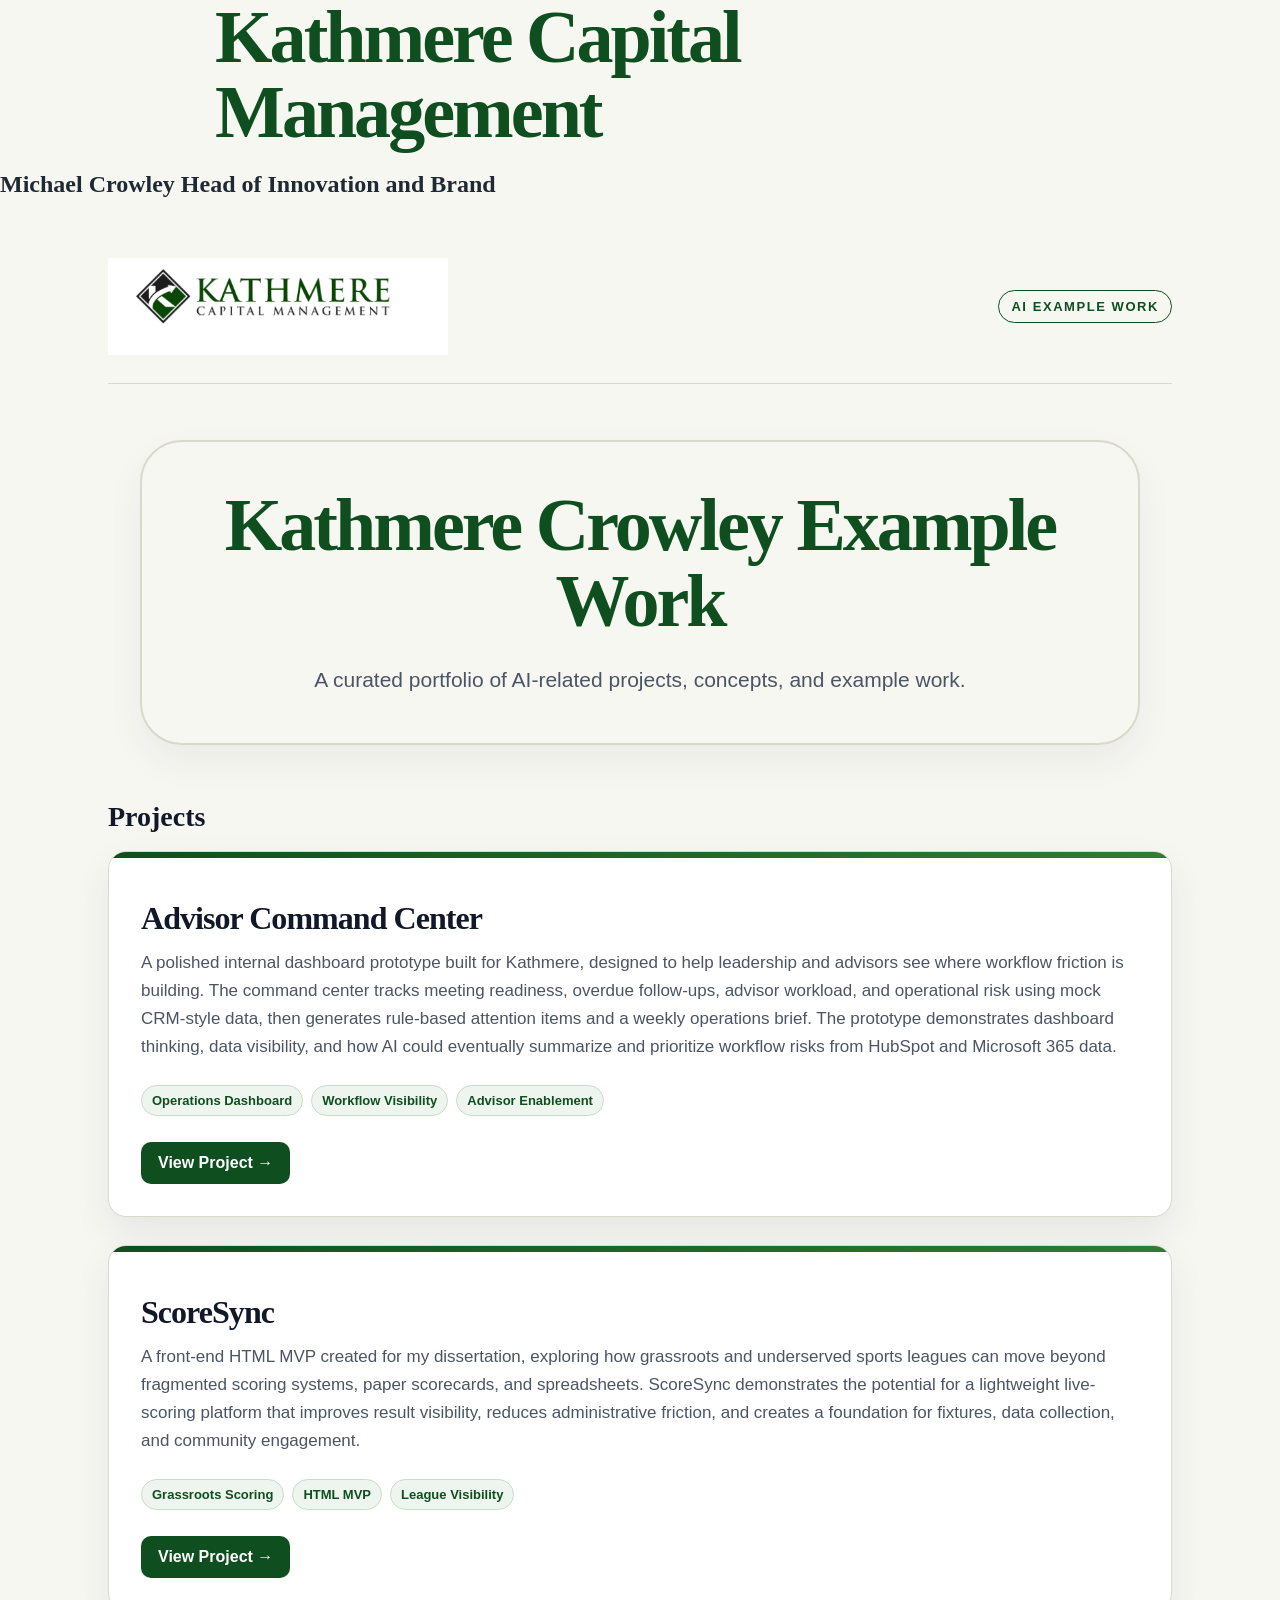
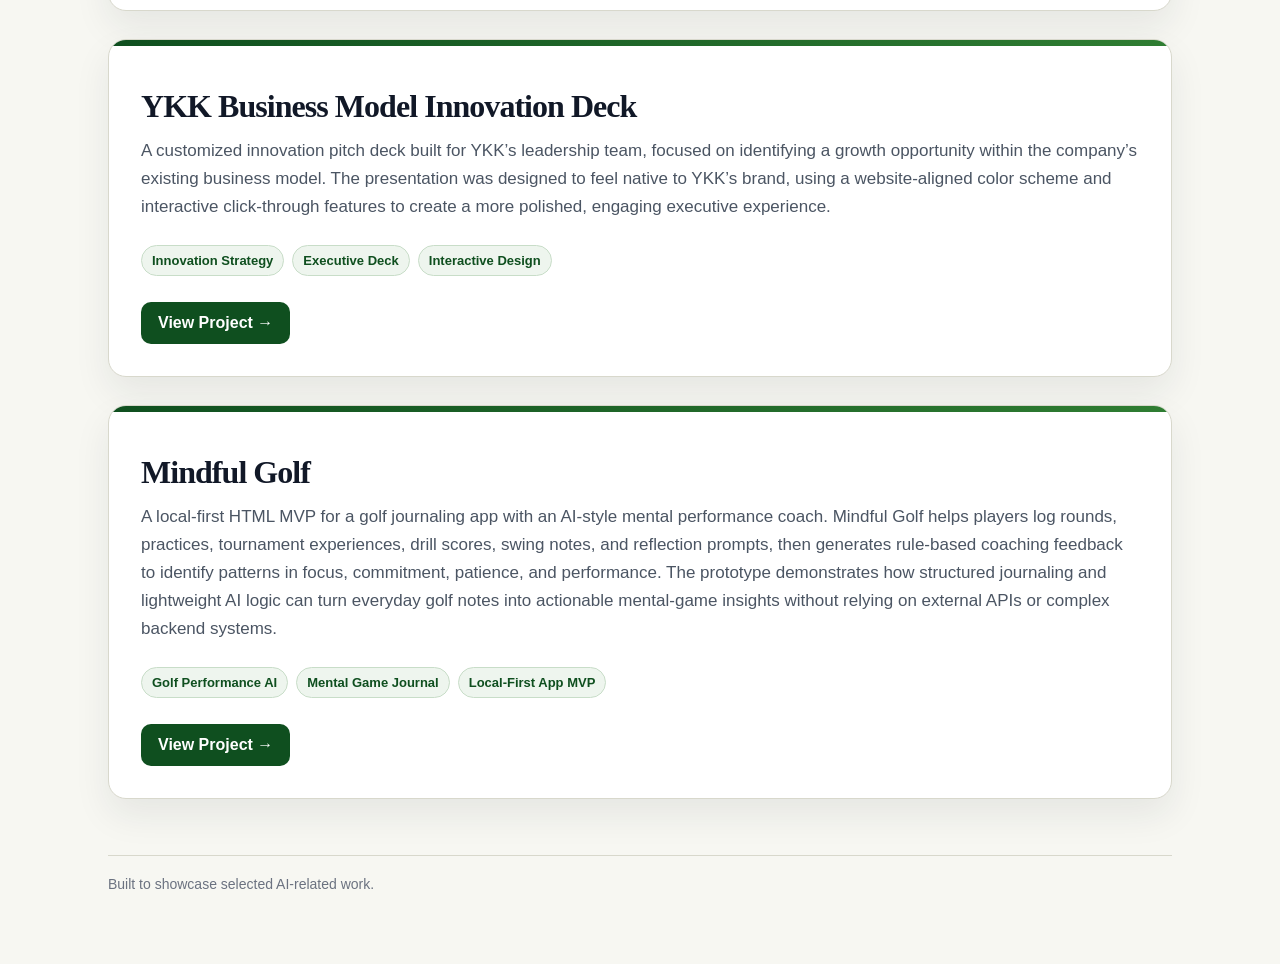
==== index.html @ 5c0a9dac "Update index.html header changes" ====
<!DOCTYPE html>
<html lang="en">
<head>
  <meta charset="UTF-8" />
  <meta name="viewport" content="width=device-width, initial-scale=1.0" />
  <h1>Kathmere Capital Management</h1>
  <h2 class="hero-subtitle">Michael Crowley Head of Innovation and Brand</h2>

  <style>
    * {
      box-sizing: border-box;
    }

    body {
      margin: 0;
      font-family: Georgia, "Times New Roman", serif;
      color: #1f2933;
      background: #f7f7f2;
      min-height: 100vh;
    }

    .page {
      max-width: 1120px;
      margin: 0 auto;
      padding: 40px 28px 72px;
    }

    header {
      display: flex;
      align-items: center;
      justify-content: space-between;
      gap: 24px;
      padding-bottom: 28px;
      margin-bottom: 56px;
      border-bottom: 1px solid #d8d8cc;
    }

    .logo {
      max-width: 340px;
      width: 100%;
      height: auto;
    }

    .header-label {
      font-family: Arial, sans-serif;
      font-size: 13px;
      font-weight: 700;
      letter-spacing: 0.12em;
      text-transform: uppercase;
      color: #0f4f1f;
      border: 1px solid #0f4f1f;
      padding: 8px 12px;
      border-radius: 999px;
      white-space: nowrap;
    }

    .hero {
      text-align: center;
      margin: 0 auto 56px;
      padding: 46px 28px;
      max-width: 1000px;
      border: 2px solid #d8d8cc;
      border-radius: 42px;
      background: #f7f7f2;
      box-shadow: 0 16px 36px rgba(31, 41, 51, 0.06);
    }
    
    h1 {
      margin: 0 auto;
      max-width: 850px;
      font-size: clamp(44px, 6vw, 74px);
      line-height: 1.02;
      letter-spacing: -0.04em;
      color: #0f4f1f;
      font-weight: 700;
    }
    
    .subtitle {
      max-width: 720px;
      margin: 24px auto 0;
      font-family: Arial, sans-serif;
      font-size: 21px;
      line-height: 1.6;
      color: #4b5563;
    }

    .section-title {
      margin: 0 0 18px;
      font-size: 28px;
      color: #111827;
    }

        .projects {
      display: flex;
      flex-direction: column;
      gap: 28px;
    }

    .project-card {
      position: relative;
      overflow: hidden;
      background: #ffffff;
      border: 1px solid #d8d8cc;
      border-radius: 18px;
      padding: 32px;
      width: 100%;
      box-shadow: 0 16px 36px rgba(31, 41, 51, 0.08);
      transition: transform 0.2s ease, box-shadow 0.2s ease;
    }

    .project-card:hover {
      transform: translateY(-4px);
      box-shadow: 0 22px 48px rgba(31, 41, 51, 0.12);
    }

    .project-card::before {
      content: "";
      position: absolute;
      inset: 0 0 auto 0;
      height: 6px;
      background: linear-gradient(90deg, #0f4f1f, #2f7d32);
    }

    .project-card h2 {
      margin: 16px 0 12px;
      font-size: 32px;
      letter-spacing: -0.03em;
      color: #111827;
    }

    .project-card p {
      margin: 0 0 24px;
      font-family: Arial, sans-serif;
      color: #4b5563;
      font-size: 17px;
      line-height: 1.65;
    }

    .tags {
      display: flex;
      flex-wrap: wrap;
      gap: 8px;
      margin-bottom: 26px;
    }

    .tag {
      font-family: Arial, sans-serif;
      padding: 7px 10px;
      border-radius: 999px;
      background: #eef5ee;
      color: #0f4f1f;
      border: 1px solid #c8ddc8;
      font-size: 13px;
      font-weight: 700;
    }

    .project-card a {
      display: inline-flex;
      align-items: center;
      gap: 8px;
      font-family: Arial, sans-serif;
      color: white;
      background: #0f4f1f;
      padding: 12px 17px;
      border-radius: 10px;
      font-weight: 800;
      text-decoration: none;
      transition: background 0.2s ease;
    }

    .project-card a:hover {
      background: #093814;
    }

    footer {
      margin-top: 56px;
      padding-top: 20px;
      border-top: 1px solid #d8d8cc;
      font-family: Arial, sans-serif;
      color: #6b7280;
      font-size: 14px;
    }

    @media (max-width: 720px) {
      .page {
        padding: 28px 20px 56px;
      }

      header {
        align-items: flex-start;
        flex-direction: column;
        margin-bottom: 42px;
      }

      .logo {
        max-width: 290px;
      }

      .subtitle {
        font-size: 18px;
      }

      .project-card {
        padding: 26px;
      }
    }
  </style>
</head>

<body>
  <main class="page">
    <header>
      <img class="logo" src="kathmere-logo.png" alt="Kathmere Capital Management logo" />
      <div class="header-label">AI Example Work</div>
    </header>

    <section class="hero">
      <h1>Kathmere Crowley Example Work</h1>
      <p class="subtitle">
        A curated portfolio of AI-related projects, concepts, and example work.
      </p>
    </section>

    <section>
      <h2 class="section-title">Projects</h2>

      <div class="projects">

        <div class="project-card">
          <h2>Advisor Command Center</h2>
          <p>
            A polished internal dashboard prototype built for Kathmere, designed to help leadership and advisors see where workflow friction is building. The command center tracks meeting readiness, overdue follow-ups, advisor workload, and operational risk using mock CRM-style data, then generates rule-based attention items and a weekly operations brief. The prototype demonstrates dashboard thinking, data visibility, and how AI could eventually summarize and prioritize workflow risks from HubSpot and Microsoft 365 data.
          </p>
        
          <div class="tags">
            <span class="tag">Operations Dashboard</span>
            <span class="tag">Workflow Visibility</span>
            <span class="tag">Advisor Enablement</span>
          </div>
        
          <a href="advisor-command-center.html">View Project →</a>
        </div>

        <div class="project-card">
          <h2>ScoreSync</h2>
          <p>
            A front-end HTML MVP created for my dissertation, exploring how grassroots and underserved sports leagues can move beyond fragmented scoring systems, paper scorecards, and spreadsheets. ScoreSync demonstrates the potential for a lightweight live-scoring platform that improves result visibility, reduces administrative friction, and creates a foundation for fixtures, data collection, and community engagement.
          </p>
        
          <div class="tags">
            <span class="tag">Grassroots Scoring</span>
            <span class="tag">HTML MVP</span>
            <span class="tag">League Visibility</span>
          </div>
        
          <a href="ScoreSync.html">View Project →</a>
        </div>
        
        <div class="project-card">
          <h2>YKK Business Model Innovation Deck</h2>
          <p>
            A customized innovation pitch deck built for YKK’s leadership team, focused on identifying a growth opportunity within the company’s existing business model. The presentation was designed to feel native to YKK’s brand, using a website-aligned color scheme and interactive click-through features to create a more polished, engaging executive experience.
          </p>
          
          <div class="tags">
            <span class="tag">Innovation Strategy</span>
            <span class="tag">Executive Deck</span>
            <span class="tag">Interactive Design</span>
          </div>
        
          <a href="ykk-pitch-deck.html">View Project →</a>
        </div>

        <div class="project-card">
          <h2>Mindful Golf</h2>
          <p>
            A local-first HTML MVP for a golf journaling app with an AI-style mental performance coach. Mindful Golf helps players log rounds, practices, tournament experiences, drill scores, swing notes, and reflection prompts, then generates rule-based coaching feedback to identify patterns in focus, commitment, patience, and performance. The prototype demonstrates how structured journaling and lightweight AI logic can turn everyday golf notes into actionable mental-game insights without relying on external APIs or complex backend systems.
          </p>
        
          <div class="tags">
            <span class="tag">Golf Performance AI</span>
            <span class="tag">Mental Game Journal</span>
            <span class="tag">Local-First App MVP</span>
          </div>

          <a href="mindful-golf.html">View Project →</a>
        </div>
        
      </div>
    </section>

    <footer>
      Built to showcase selected AI-related work.
    </footer>
  </main>
</body>
</html>
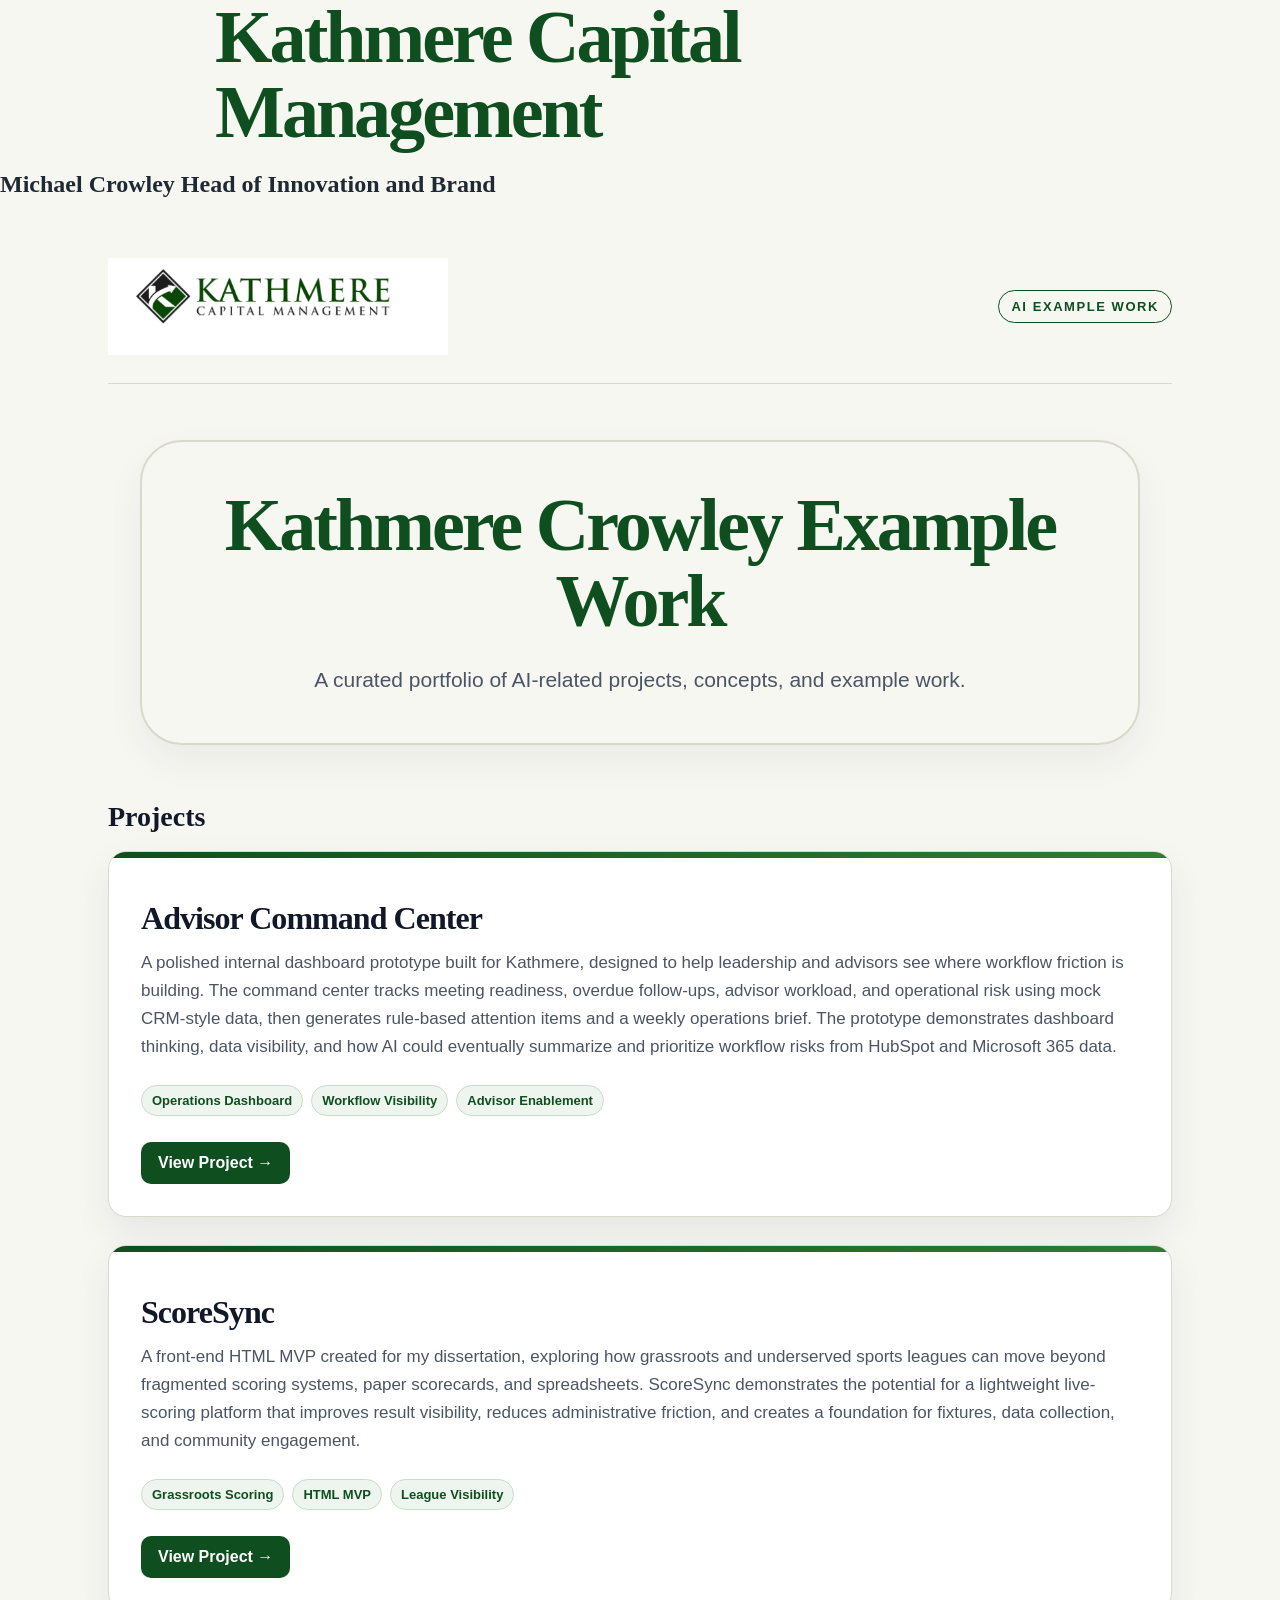
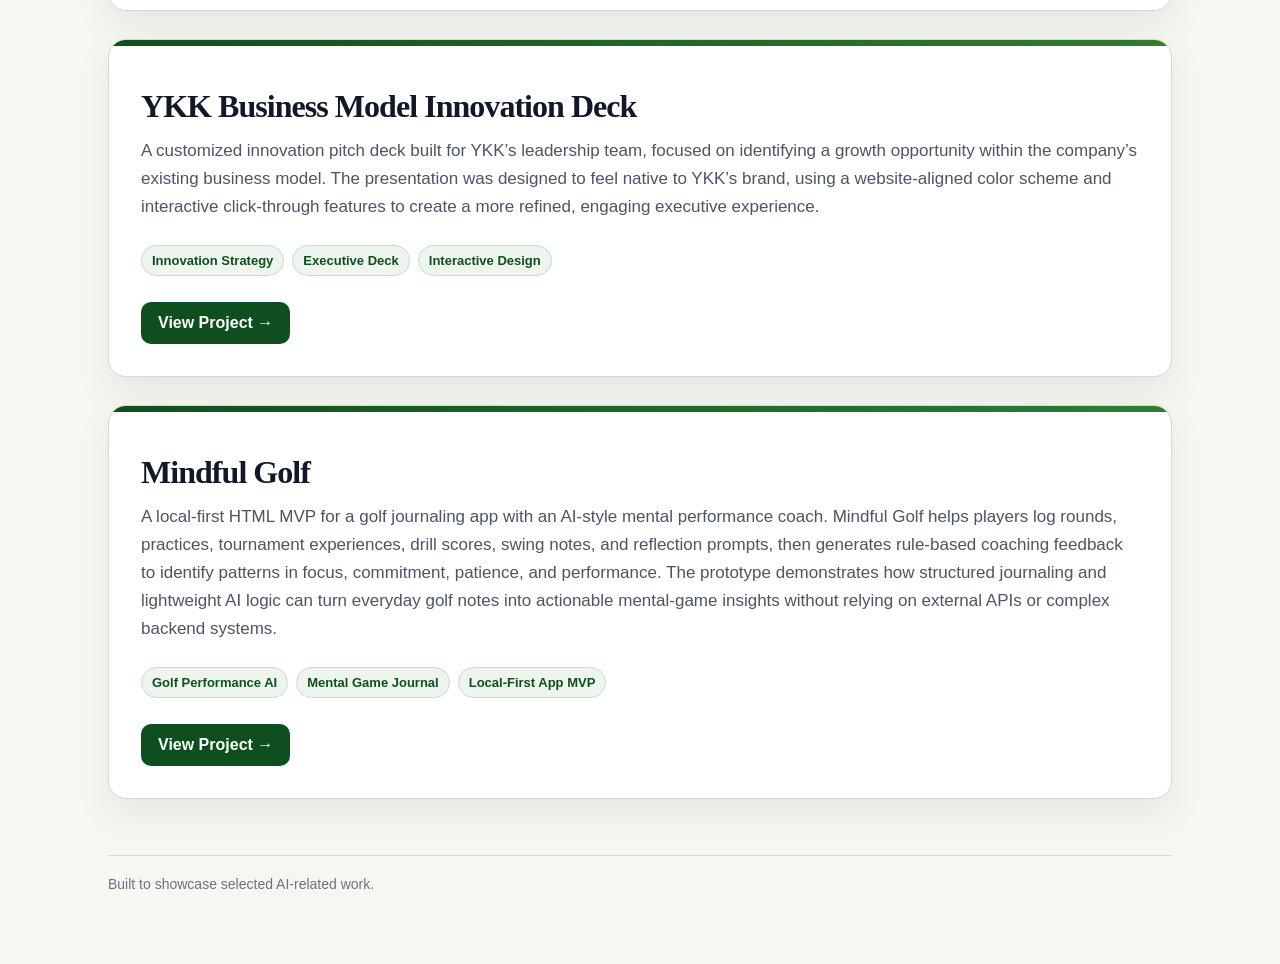
==== commit 5cfe71c0: "Update index.html" ====
--- a/index.html
+++ b/index.html
@@ -259,7 +259,7 @@
         <div class="project-card">
           <h2>YKK Business Model Innovation Deck</h2>
           <p>
-            A customized innovation pitch deck built for YKK’s leadership team, focused on identifying a growth opportunity within the company’s existing business model. The presentation was designed to feel native to YKK’s brand, using a website-aligned color scheme and interactive click-through features to create a more polished, engaging executive experience.
+            A customized innovation pitch deck built for YKK’s leadership team, focused on identifying a growth opportunity within the company’s existing business model. The presentation was designed to feel native to YKK’s brand, using a website-aligned color scheme and interactive click-through features to create a more refined, engaging executive experience.
           </p>
           
           <div class="tags">
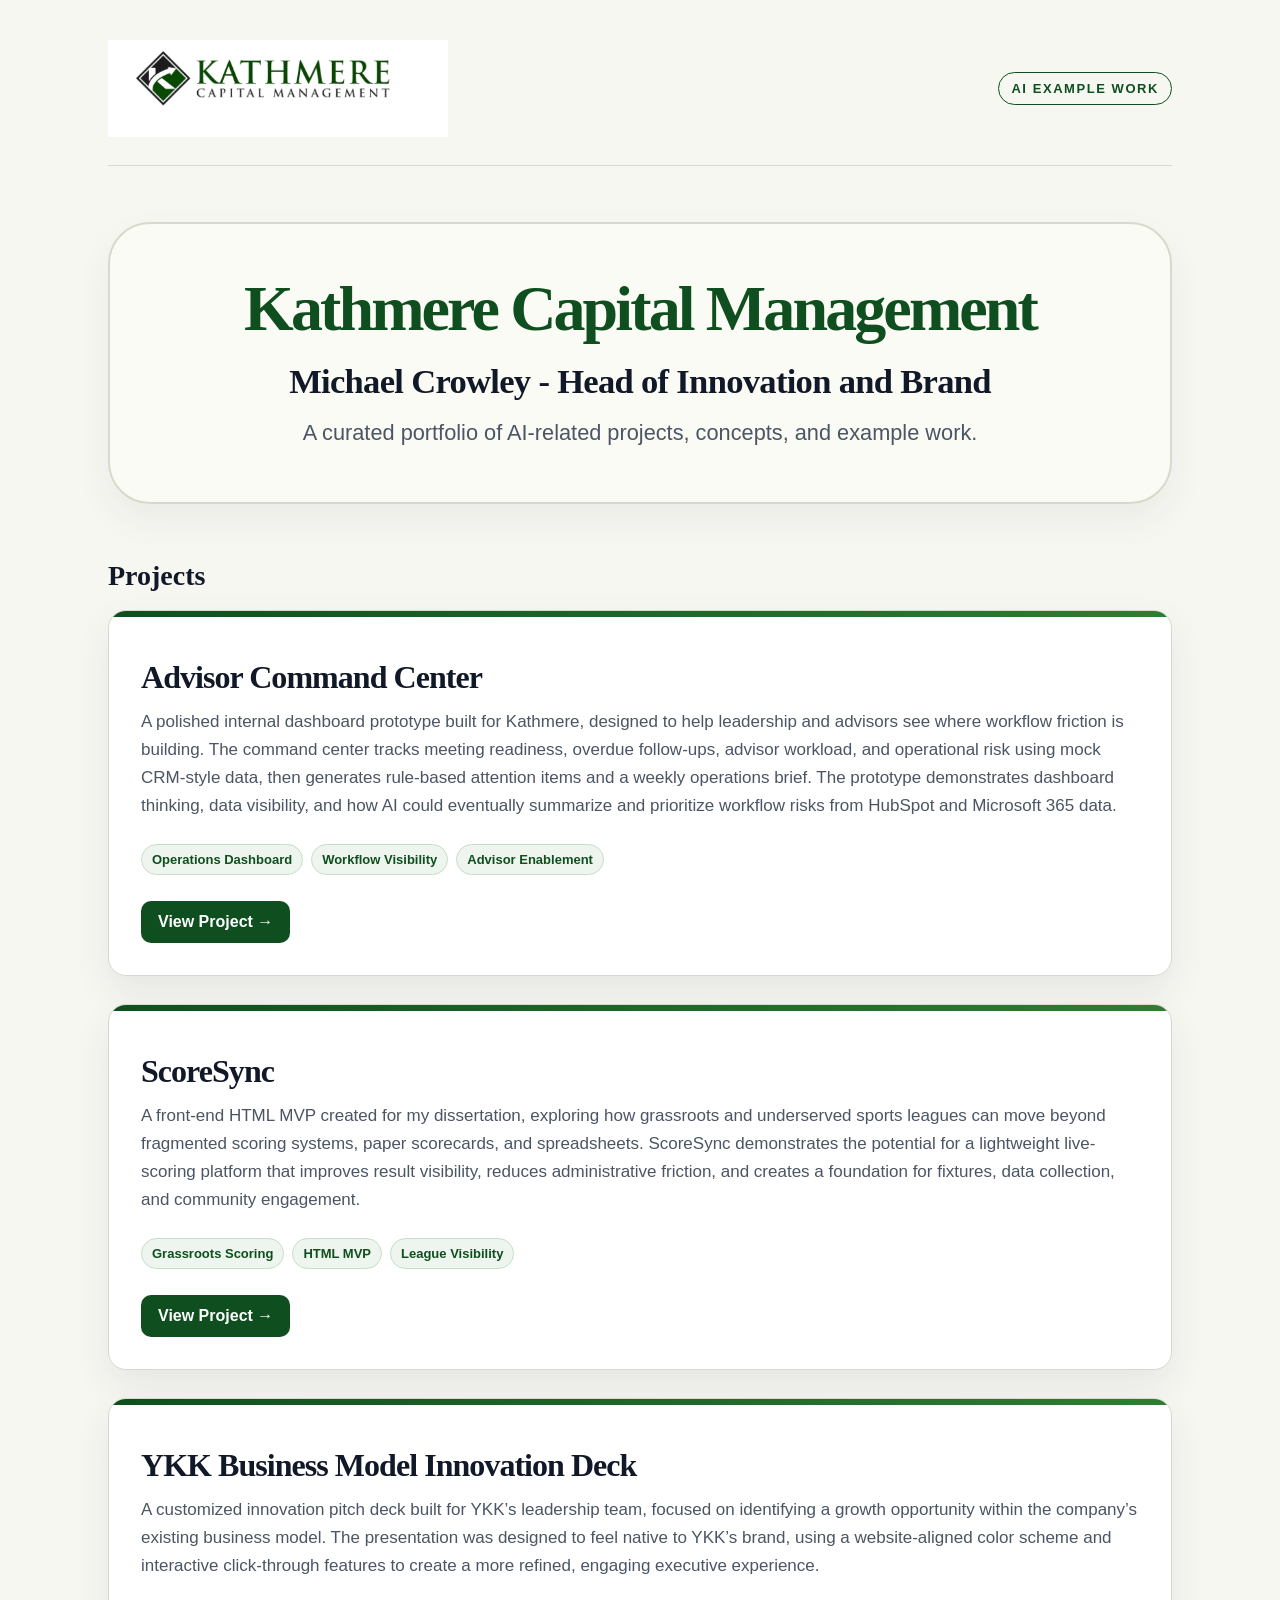
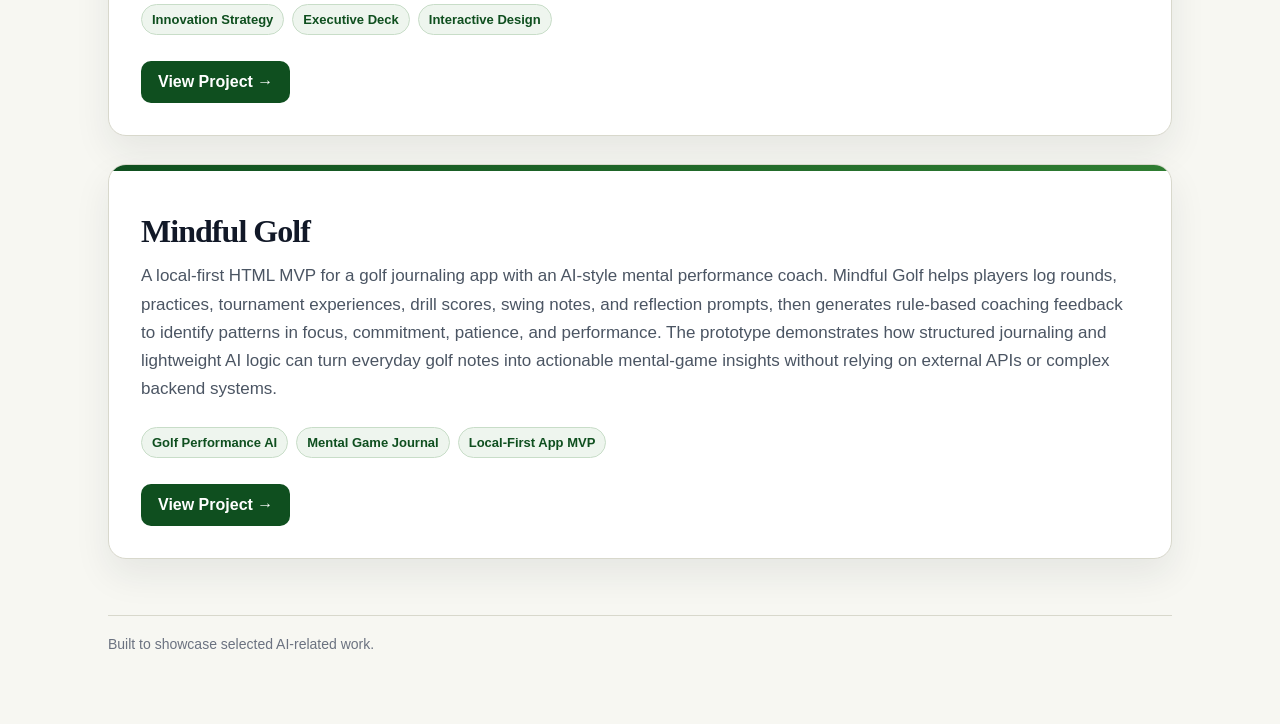
==== commit c2bfe7e7: "Update index.html refine home page text" ====
--- a/index.html
+++ b/index.html
@@ -3,8 +3,6 @@
 <head>
   <meta charset="UTF-8" />
   <meta name="viewport" content="width=device-width, initial-scale=1.0" />
-  <h1>Kathmere Capital Management</h1>
-  <h2 class="hero-subtitle">Michael Crowley Head of Innovation and Brand</h2>
 
   <style>
     * {
@@ -54,34 +52,48 @@
       white-space: nowrap;
     }
 
-    .hero {
+       .hero {
       text-align: center;
       margin: 0 auto 56px;
-      padding: 46px 28px;
-      max-width: 1000px;
+      padding: 52px 32px;
+      max-width: 1150px;
       border: 2px solid #d8d8cc;
       border-radius: 42px;
-      background: #f7f7f2;
+      background: #fbfbf5;
       box-shadow: 0 16px 36px rgba(31, 41, 51, 0.06);
     }
     
     h1 {
       margin: 0 auto;
-      max-width: 850px;
-      font-size: clamp(44px, 6vw, 74px);
+      max-width: 1150px;
+      font-size: clamp(42px, 5vw, 68px);
       line-height: 1.02;
-      letter-spacing: -0.04em;
+      letter-spacing: -0.045em;
       color: #0f4f1f;
       font-weight: 700;
+      text-align: center;
+      white-space: nowrap;
+    }
+    
+    .hero-subtitle {
+      margin: 20px auto 0;
+      max-width: 1000px;
+      font-size: clamp(22px, 2.7vw, 36px);
+      line-height: 1.15;
+      letter-spacing: -0.02em;
+      color: #111827;
+      font-weight: 700;
+      text-align: center;
     }
     
     .subtitle {
-      max-width: 720px;
-      margin: 24px auto 0;
-      font-family: Arial, sans-serif;
-      font-size: 21px;
-      line-height: 1.6;
+      max-width: 820px;
+      margin: 16px auto 0;
+      font-family: Arial, sans-serif;
+      font-size: clamp(17px, 1.7vw, 22px);
+      line-height: 1.5;
       color: #4b5563;
+      text-align: center;
     }
 
     .section-title {
@@ -215,7 +227,8 @@
     </header>
 
     <section class="hero">
-      <h1>Kathmere Crowley Example Work</h1>
+      <h1>Kathmere Capital Management</h1>
+      <h2 class="hero-subtitle">Michael Crowley - Head of Innovation and Brand</h2>
       <p class="subtitle">
         A curated portfolio of AI-related projects, concepts, and example work.
       </p>
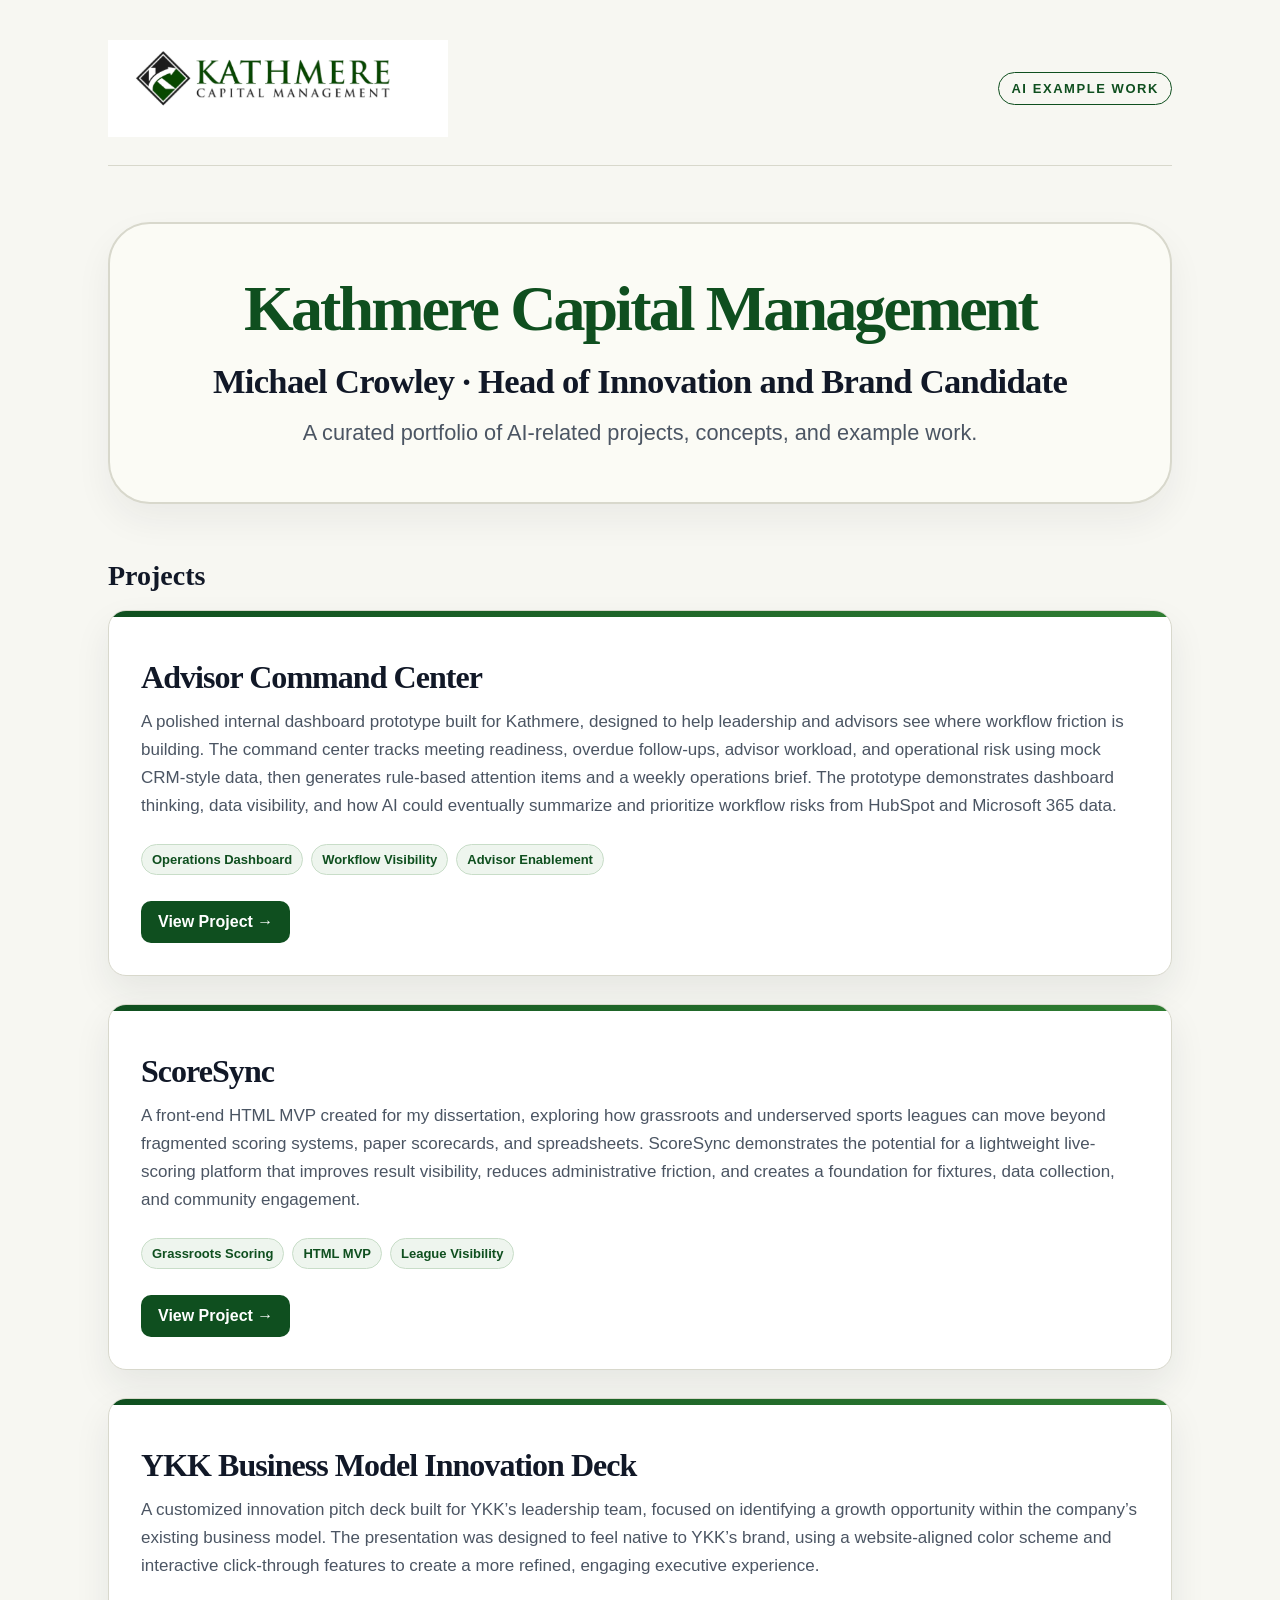
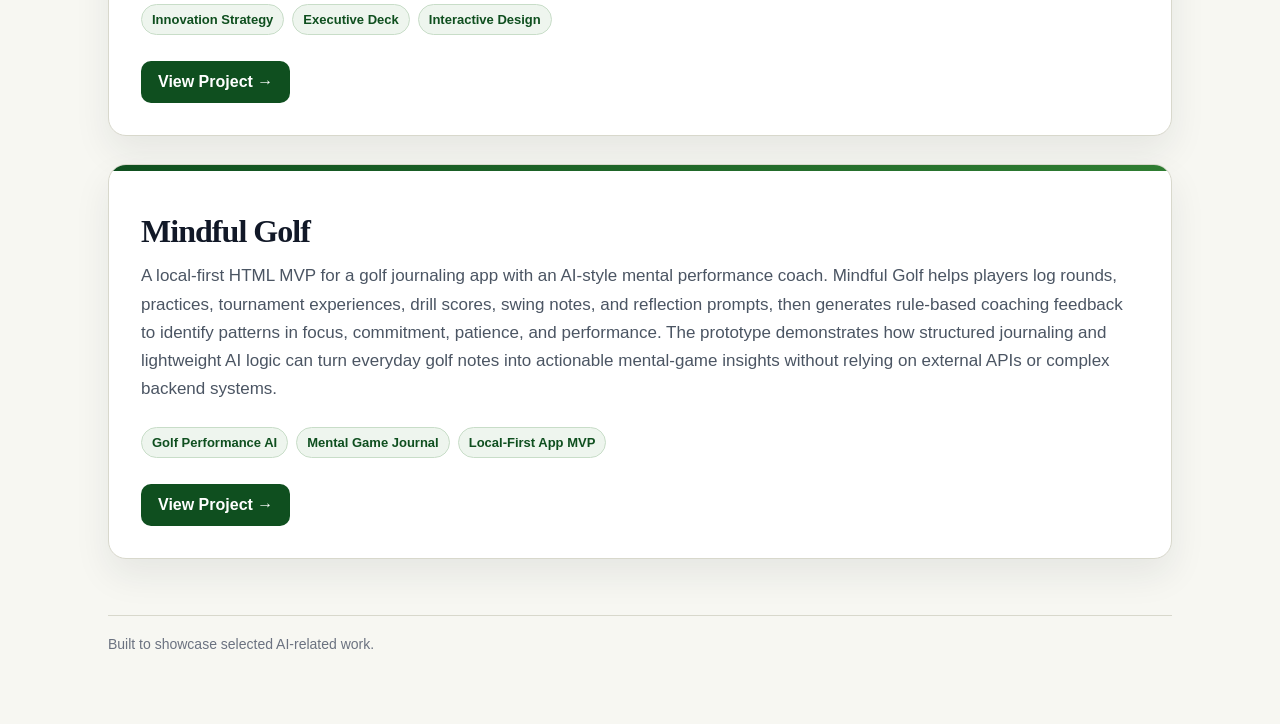
==== commit 33cb1ff7: "Update index.html header update" ====
--- a/index.html
+++ b/index.html
@@ -228,7 +228,7 @@
 
     <section class="hero">
       <h1>Kathmere Capital Management</h1>
-      <h2 class="hero-subtitle">Michael Crowley - Head of Innovation and Brand</h2>
+      <h2 class="hero-subtitle">Michael Crowley · Head of Innovation and Brand Candidate</h2>
       <p class="subtitle">
         A curated portfolio of AI-related projects, concepts, and example work.
       </p>
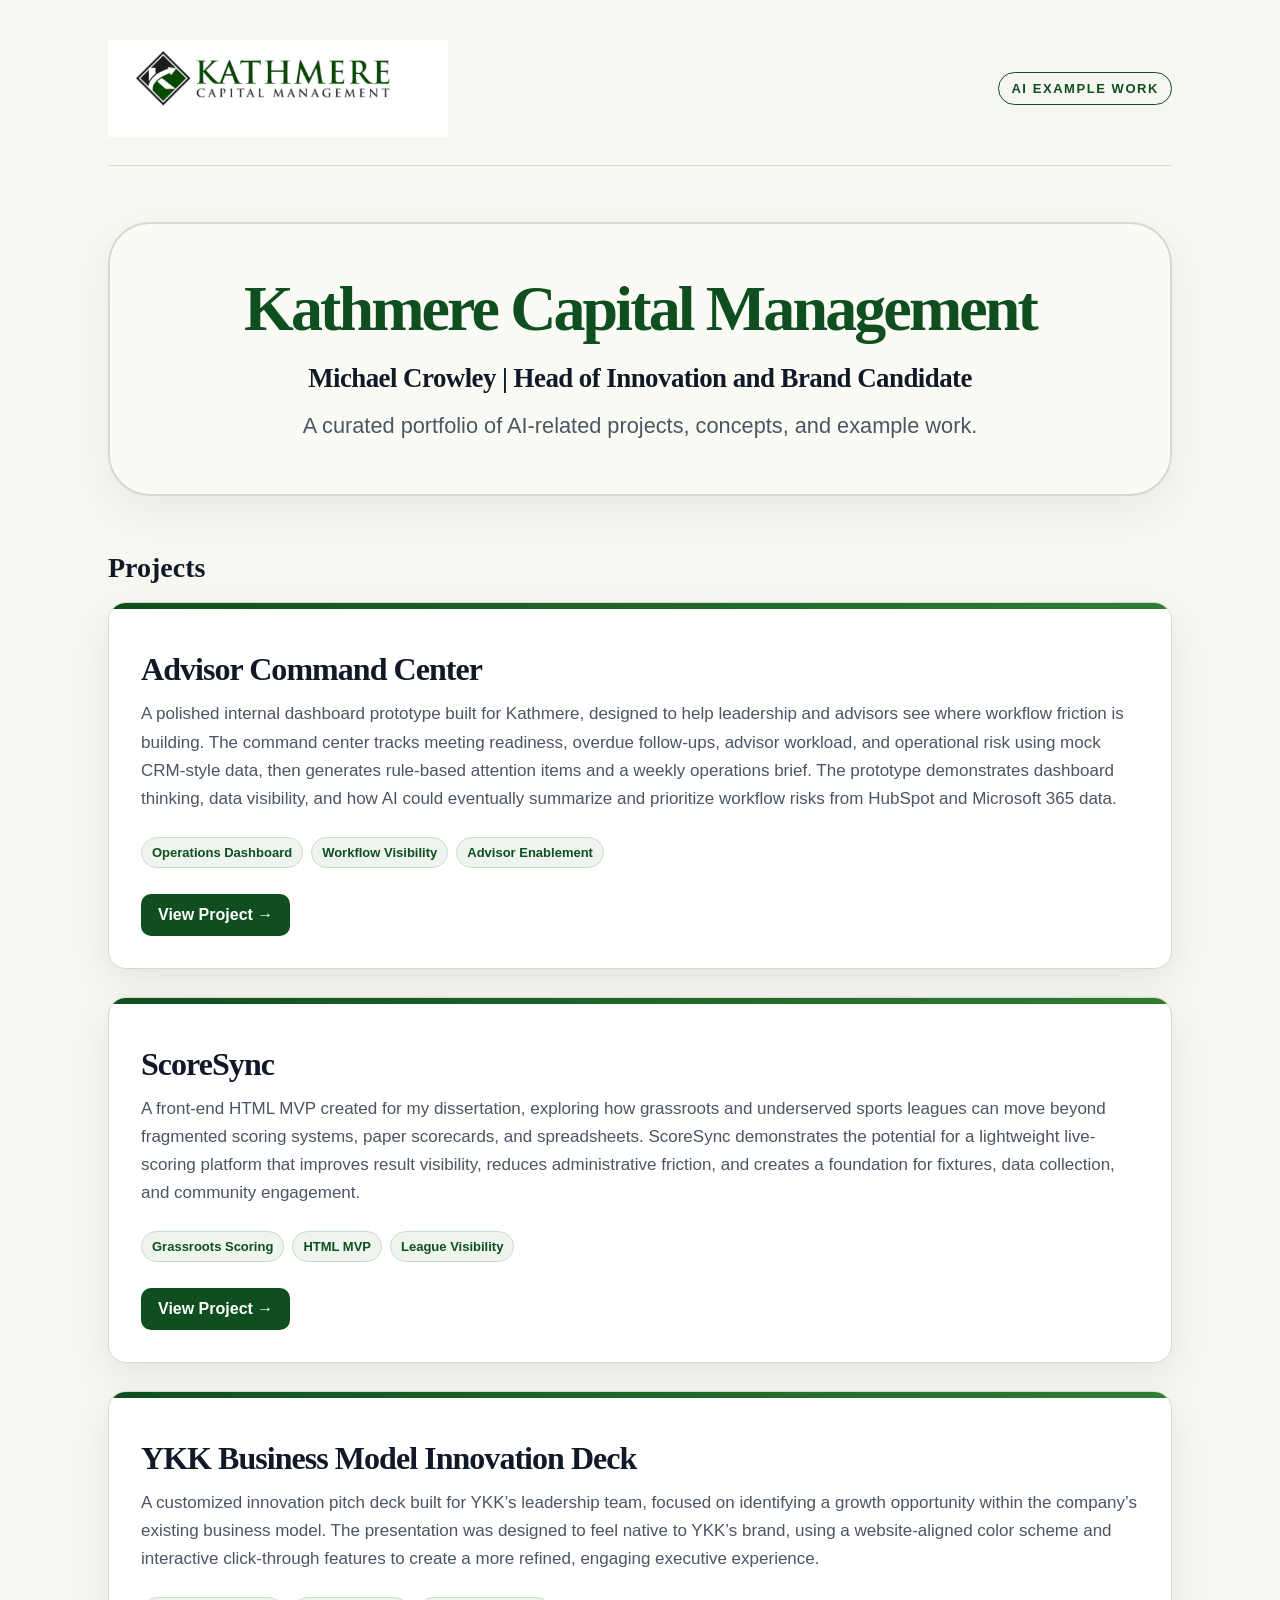
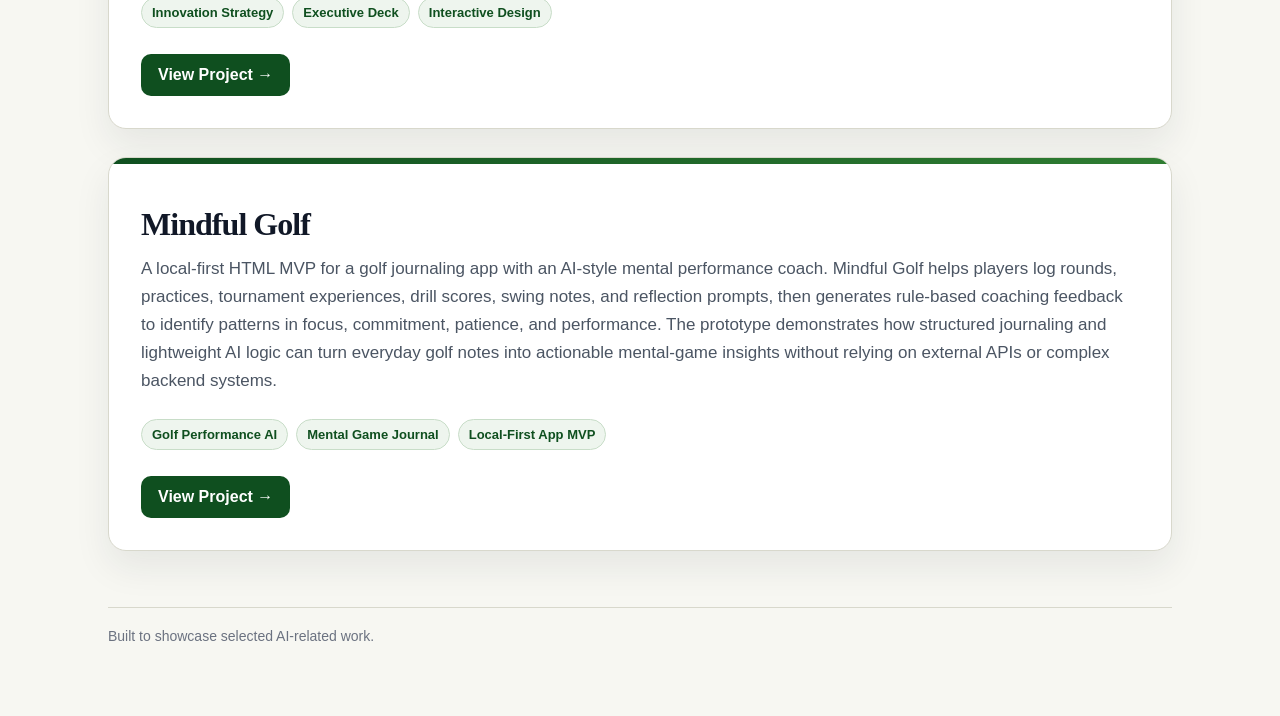
==== commit 093e0f5a: "Update index.html heading size change" ====
--- a/index.html
+++ b/index.html
@@ -75,11 +75,11 @@
       white-space: nowrap;
     }
     
-    .hero-subtitle {
+        .hero-subtitle {
       margin: 20px auto 0;
       max-width: 1000px;
-      font-size: clamp(22px, 2.7vw, 36px);
-      line-height: 1.15;
+      font-size: clamp(18px, 2.1vw, 28px);
+      line-height: 1.2;
       letter-spacing: -0.02em;
       color: #111827;
       font-weight: 700;
@@ -228,7 +228,7 @@
 
     <section class="hero">
       <h1>Kathmere Capital Management</h1>
-      <h2 class="hero-subtitle">Michael Crowley · Head of Innovation and Brand Candidate</h2>
+      <h2 class="hero-subtitle">Michael Crowley | Head of Innovation and Brand Candidate</h2>
       <p class="subtitle">
         A curated portfolio of AI-related projects, concepts, and example work.
       </p>
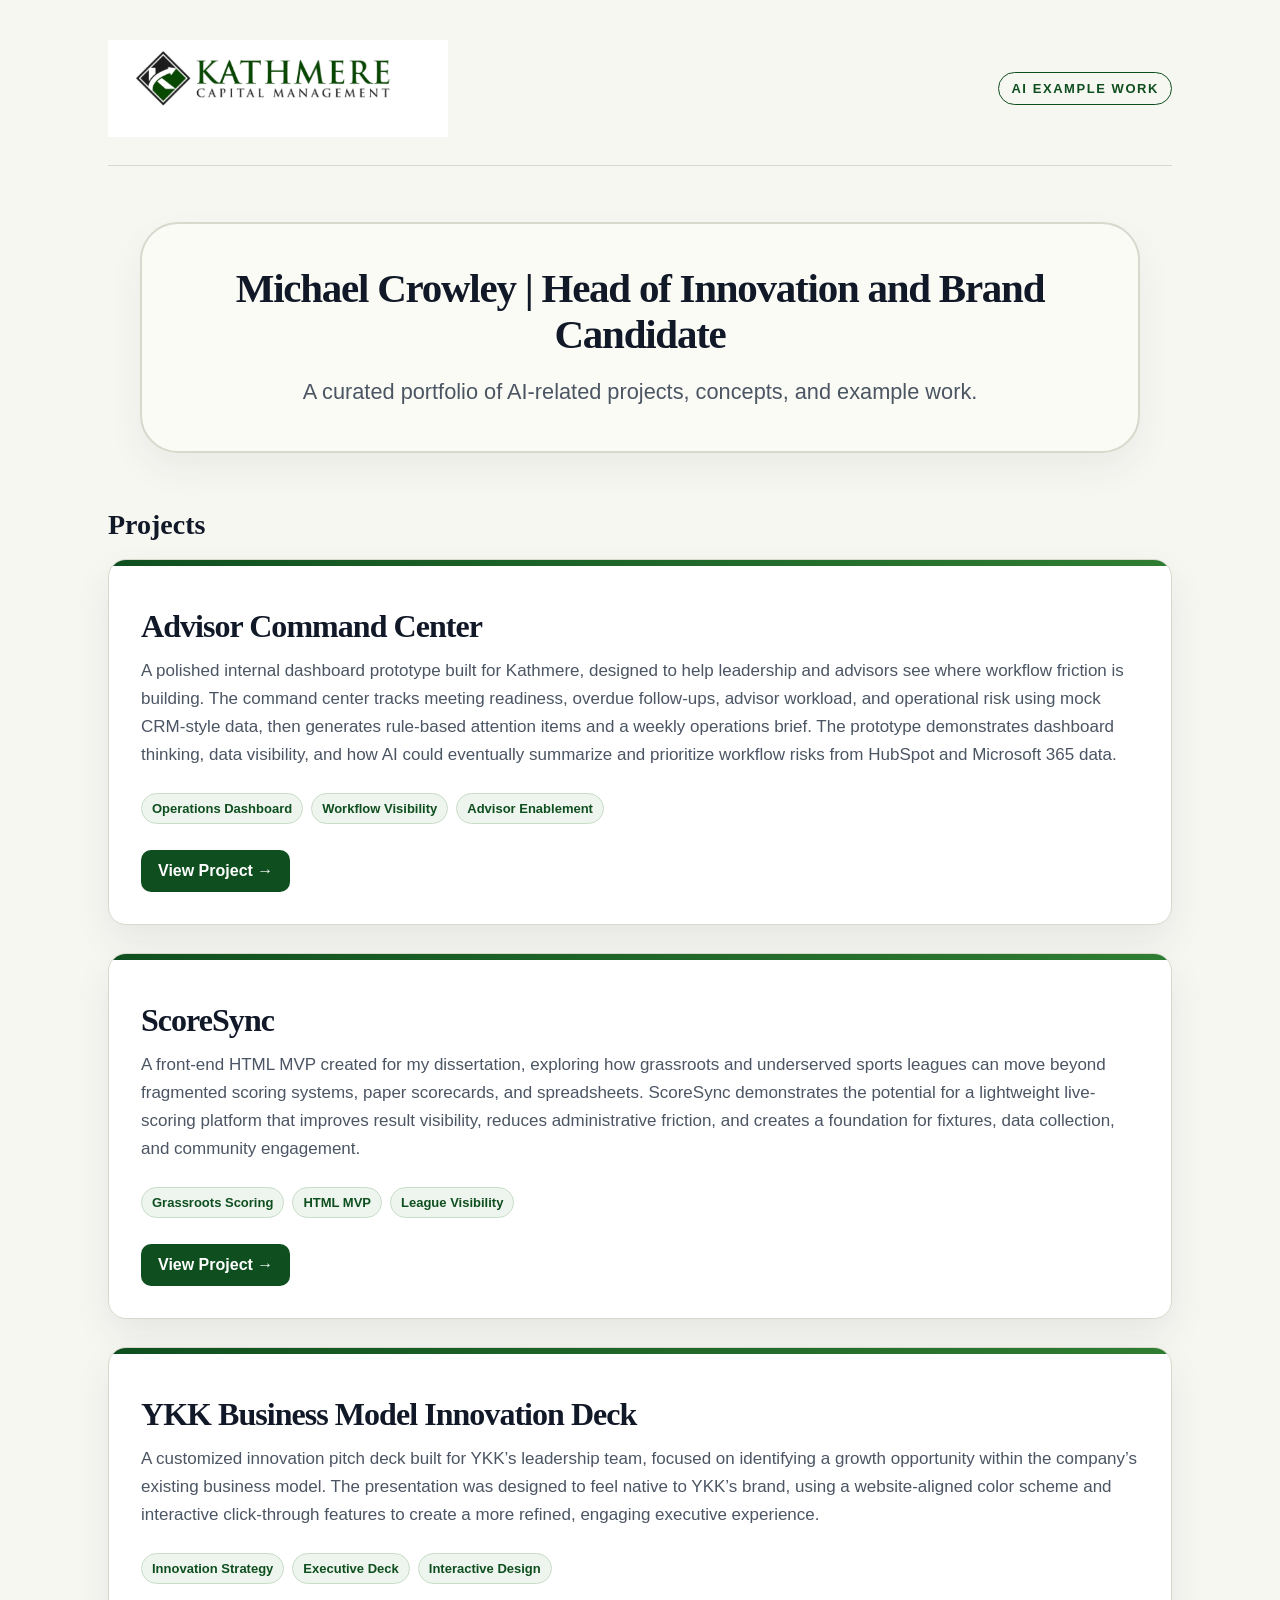
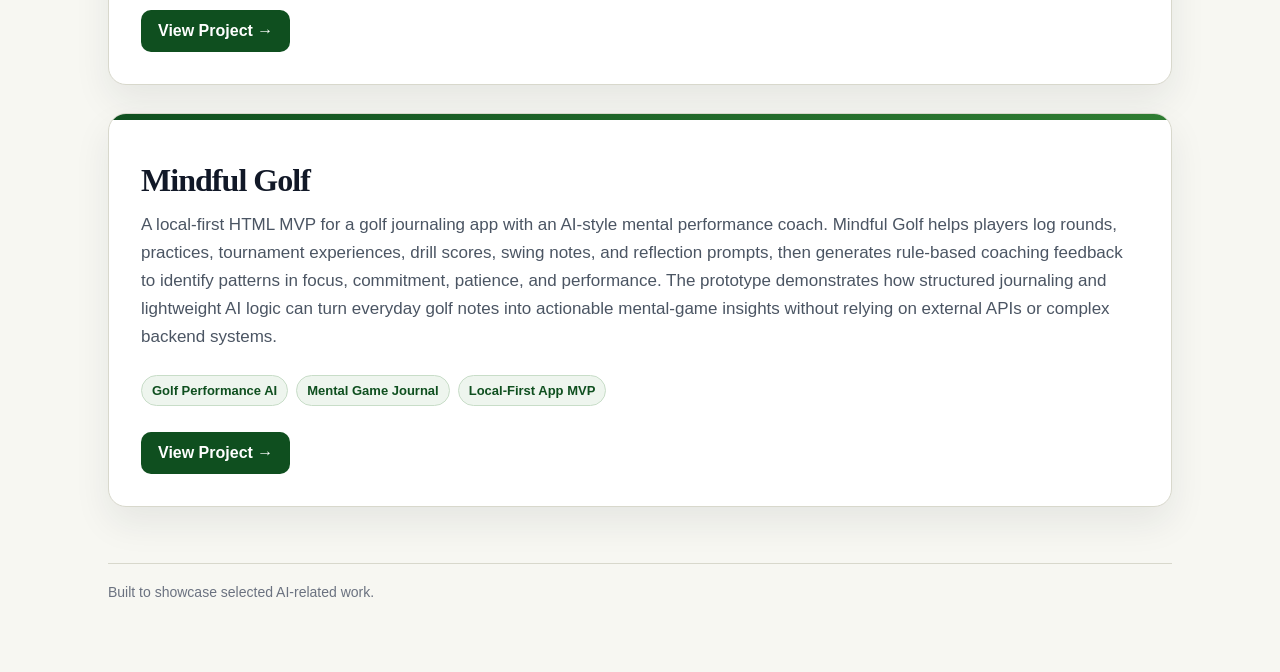
==== commit 1cc867ab: "Update index.html Update homepage hero section" ====
--- a/index.html
+++ b/index.html
@@ -51,36 +51,24 @@
       border-radius: 999px;
       white-space: nowrap;
     }
-
-       .hero {
+    
+        .hero {
       text-align: center;
       margin: 0 auto 56px;
-      padding: 52px 32px;
-      max-width: 1150px;
+      padding: 42px 32px;
+      max-width: 1000px;
       border: 2px solid #d8d8cc;
-      border-radius: 42px;
+      border-radius: 38px;
       background: #fbfbf5;
       box-shadow: 0 16px 36px rgba(31, 41, 51, 0.06);
     }
     
-    h1 {
+    .hero-subtitle {
       margin: 0 auto;
-      max-width: 1150px;
-      font-size: clamp(42px, 5vw, 68px);
-      line-height: 1.02;
-      letter-spacing: -0.045em;
-      color: #0f4f1f;
-      font-weight: 700;
-      text-align: center;
-      white-space: nowrap;
-    }
-    
-        .hero-subtitle {
-      margin: 20px auto 0;
-      max-width: 1000px;
-      font-size: clamp(18px, 2.1vw, 28px);
-      line-height: 1.2;
-      letter-spacing: -0.02em;
+      max-width: 900px;
+      font-size: clamp(28px, 3.2vw, 46px);
+      line-height: 1.12;
+      letter-spacing: -0.03em;
       color: #111827;
       font-weight: 700;
       text-align: center;
@@ -88,7 +76,7 @@
     
     .subtitle {
       max-width: 820px;
-      margin: 16px auto 0;
+      margin: 18px auto 0;
       font-family: Arial, sans-serif;
       font-size: clamp(17px, 1.7vw, 22px);
       line-height: 1.5;
@@ -227,7 +215,6 @@
     </header>
 
     <section class="hero">
-      <h1>Kathmere Capital Management</h1>
       <h2 class="hero-subtitle">Michael Crowley | Head of Innovation and Brand Candidate</h2>
       <p class="subtitle">
         A curated portfolio of AI-related projects, concepts, and example work.
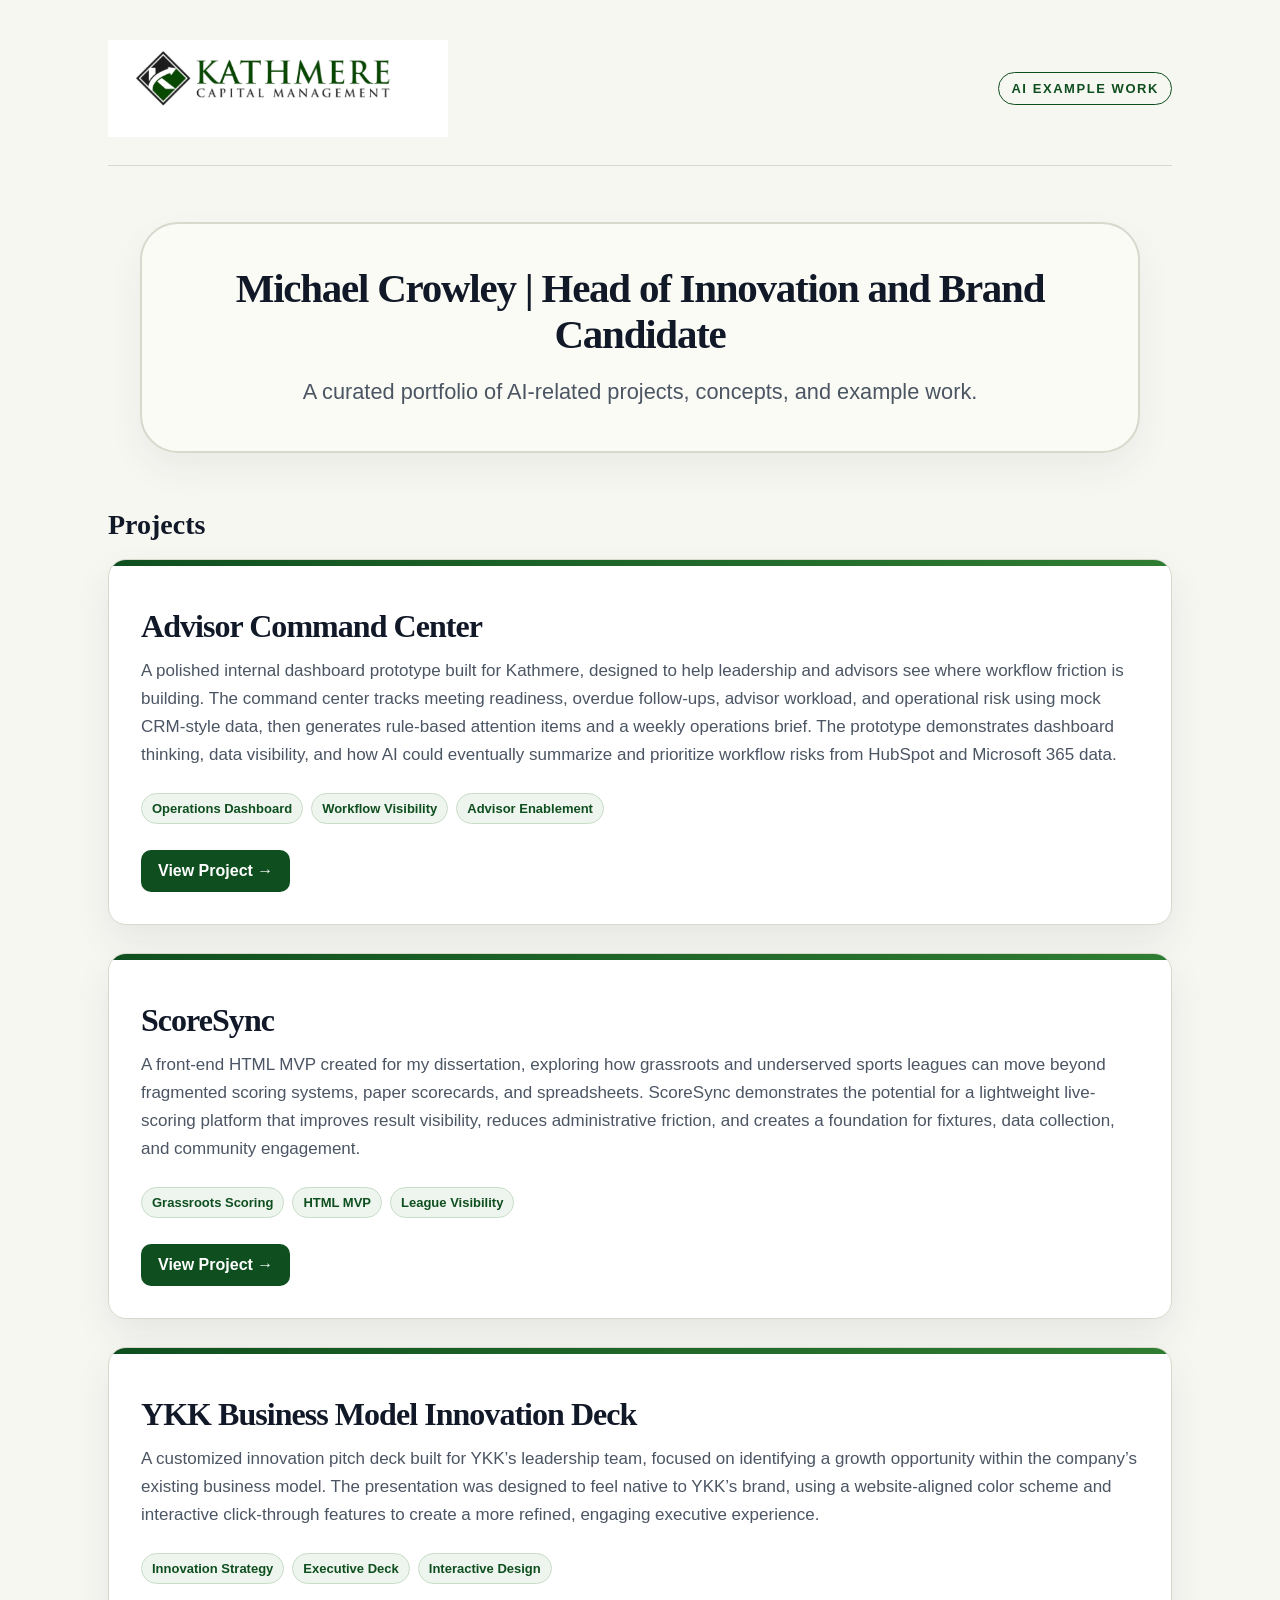
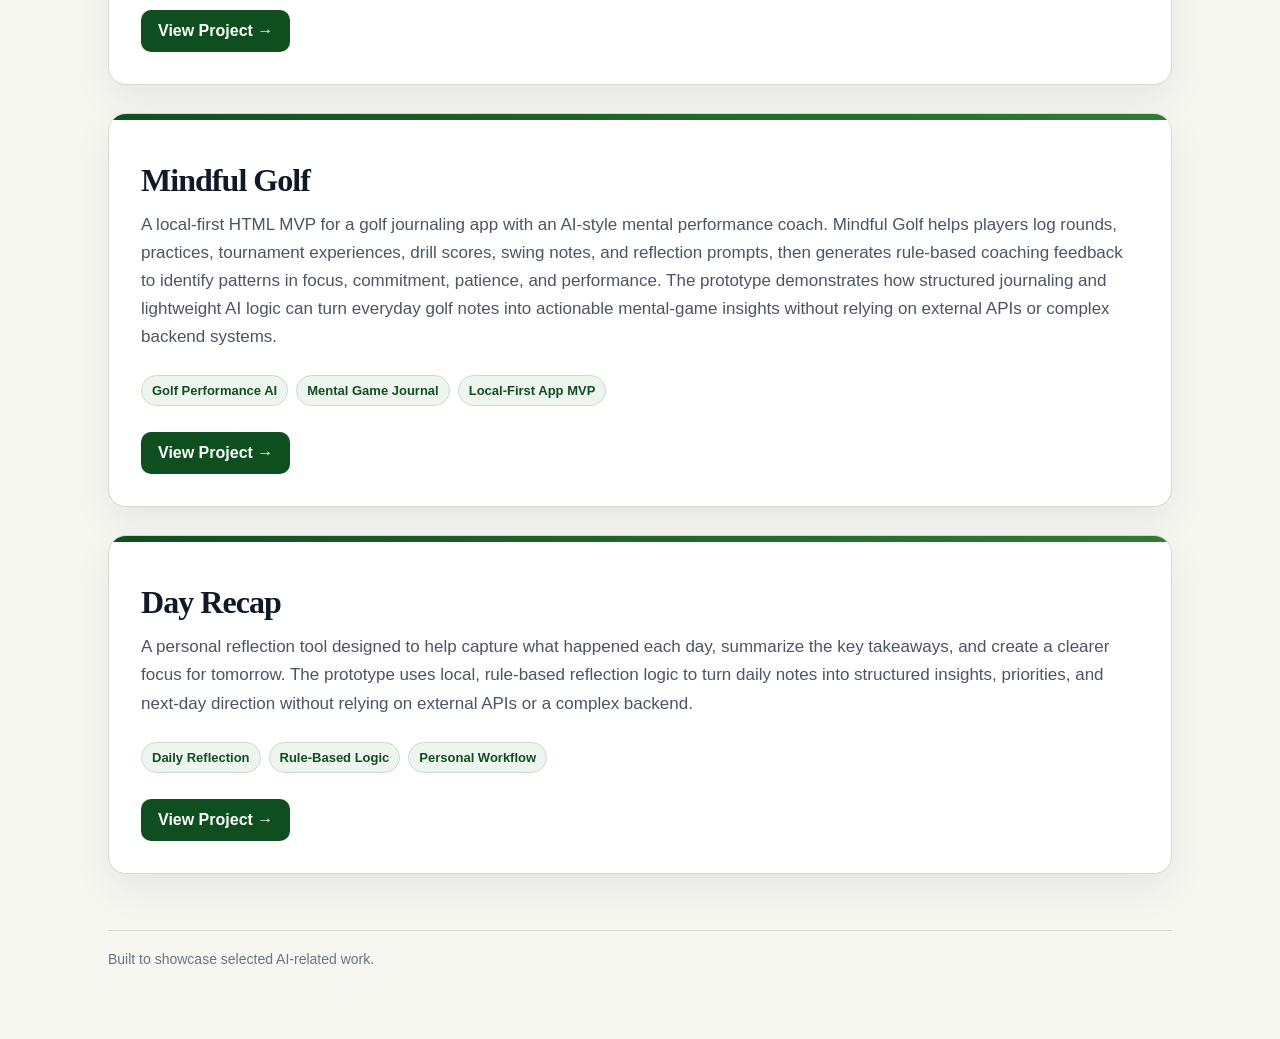
==== commit 2fd1d4a0: "Update index.html insert day recap project" ====
--- a/index.html
+++ b/index.html
@@ -285,6 +285,21 @@
 
           <a href="mindful-golf.html">View Project →</a>
         </div>
+
+        <div class="project-card">
+          <h2>Day Recap</h2>
+          <p>
+            A personal reflection tool designed to help capture what happened each day, summarize the key takeaways, and create a clearer focus for tomorrow. The prototype uses local, rule-based reflection logic to turn daily notes into structured insights, priorities, and next-day direction without relying on external APIs or a complex backend.
+          </p>
+        
+          <div class="tags">
+            <span class="tag">Daily Reflection</span>
+            <span class="tag">Rule-Based Logic</span>
+            <span class="tag">Personal Workflow</span>
+          </div>
+        
+          <a href="day-recap.html">View Project →</a>
+        </div>
         
       </div>
     </section>
